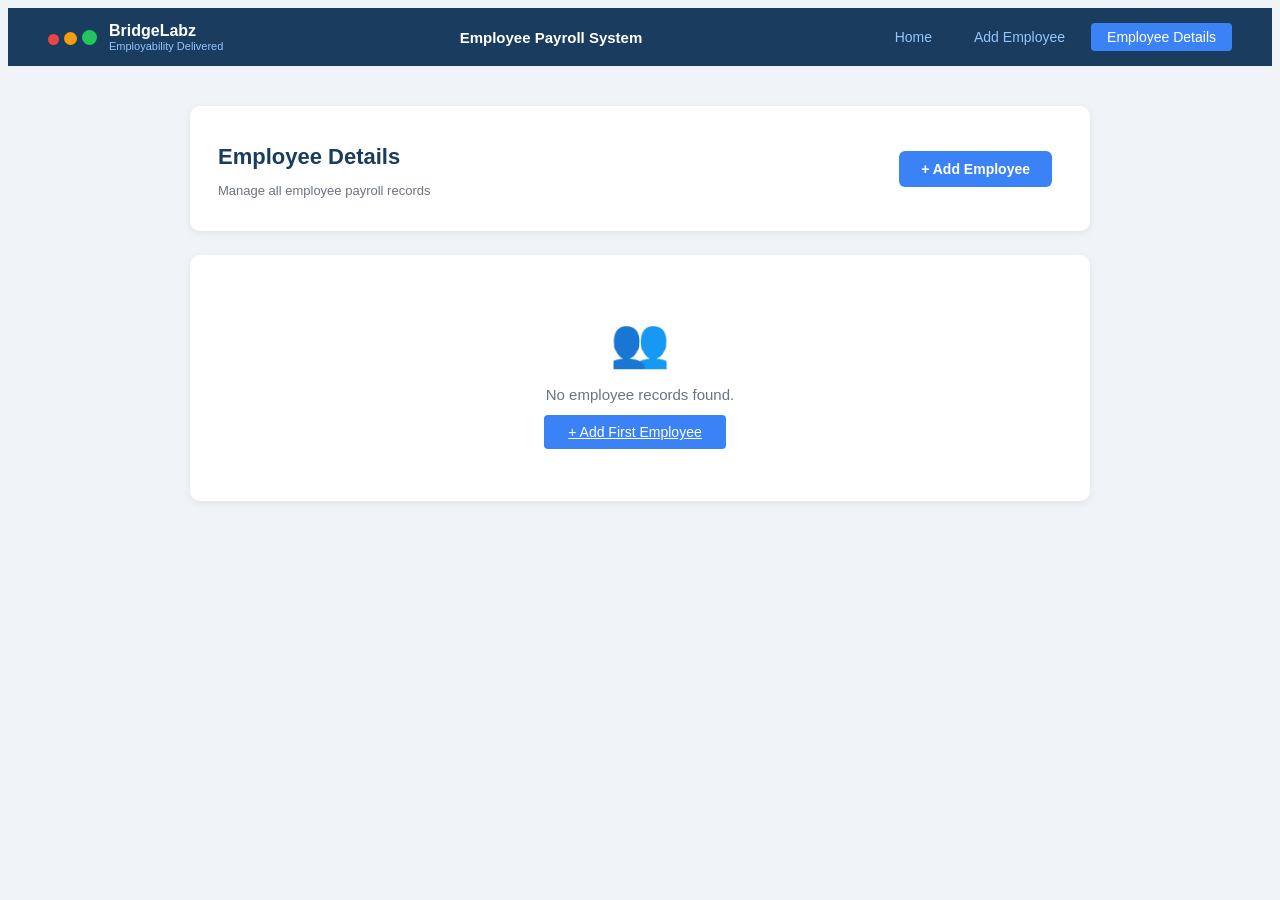
==== src/day45/emp-details.html @ da5c148f "feat: UC2 - create employee details page with header section and add employee button" ====
<!DOCTYPE html>
<html lang="en">
<head>
  <meta charset="UTF-8"/>
  <meta name="viewport" content="width=device-width, initial-scale=1.0"/>
  <title>Employee Details – Payroll System</title>
  <link rel="stylesheet" href="style.css"/>
  <link rel="stylesheet" href="emp-details.css"/>
</head>
<body>

  <!-- ── Header (same as other pages) ── -->
  <header class="header">
    <div class="header-brand">
      <div class="header-logo">
        <span class="logo-dot dot-red"></span>
        <span class="logo-dot dot-amber"></span>
        <span class="logo-dot dot-green"></span>
      </div>
      <div>
        <div class="header-title">BridgeLabz</div>
        <div class="header-sub">Employability Delivered</div>
      </div>
    </div>
    <div class="header-tag">Employee Payroll System</div>
    <nav class="header-nav">
      <a href="index.html"        class="nav-link">Home</a>
      <a href="add-employee.html" class="nav-link">Add Employee</a>
      <a href="emp-details.html"  class="nav-link active">Employee Details</a>
    </nav>
  </header>

  <!-- ── UC 2: Header Section with Employee Details + Add Employee button ── -->
  <main class="main-content">

    <!-- Section Header -->
    <div class="section-header">
      <div class="section-header-left">
        <h2 class="page-title">Employee Details</h2>
        <p class="page-sub">Manage all employee payroll records</p>
      </div>
      <a href="add-employee.html" class="btn btn-add">+ Add Employee</a>
    </div>

    <!-- Employee Details Table -->
    <div class="table-wrap">
      <table class="emp-table" id="empTable">
        <thead>
          <tr>
            <th>#</th>
            <th>Name</th>
            <th>Department</th>
            <th>Salary</th>
            <th>Start Date</th>
            <th>Actions</th>
          </tr>
        </thead>
        <tbody id="empTableBody">
          <!-- Rows loaded from Local Storage -->
        </tbody>
      </table>
      <div class="empty-state" id="emptyState">
        <div class="empty-icon">👥</div>
        <p>No employee records found.</p>
        <a href="add-employee.html" class="btn">+ Add First Employee</a>
      </div>
    </div>

  </main>

  <script src="emp-details.js"></script>
</body>
</html>
---- src/day45/style.css ----
body {
  font-family: Arial, sans-serif;
  background: #f0f4f8;
  display: flex;
  justify-content: center;
  padding: 40px 20px;
}

.form-content {
  background: #fff;
  padding: 30px 40px;
  border-radius: 8px;
  box-shadow: 0 2px 12px rgba(0,0,0,0.1);
  width: 480px;
}

.form-head {
  font-size: 20px;
  font-weight: bold;
  color: #1a3c5e;
  margin-bottom: 24px;
  border-bottom: 2px solid #3b82f6;
  padding-bottom: 8px;
}

.row-content {
  margin-bottom: 16px;
  display: flex;
  flex-direction: column;
}

.label {
  font-size: 14px;
  font-weight: 600;
  color: #333;
  margin-bottom: 5px;
}

.input {
  padding: 8px 12px;
  border: 1px solid #ccc;
  border-radius: 4px;
  font-size: 14px;
  outline: none;
  transition: border-color 0.2s;
}

.input:focus {
  border-color: #3b82f6;
}

/* error-output element */
error-output {
  display: block;
  margin-left: 10px;
  font-size: 12px;
  font-style: italic;
  color: red;
  margin-top: 4px;
  min-height: 16px;
}

/* salary output display */
.salary-output {
  margin-top: 6px;
  font-size: 13px;
  font-weight: bold;
  color: #1a3c5e;
  min-height: 18px;
}

.btn {
  padding: 9px 24px;
  background: #3b82f6;
  color: #fff;
  border: none;
  border-radius: 4px;
  font-size: 14px;
  cursor: pointer;
  margin-right: 10px;
}

.btn:hover {
  background: #1d4ed8;
}

.btn-reset {
  background: #6b7280;
}

.btn-reset:hover {
  background: #374151;
}

/* UC 3 – UI feedback for validation */
.input-invalid {
  border: 2px solid red;
  background-color: #fff0f0;
}

.input-valid {
  border: 2px solid green;
  background-color: #f0fff4;
}

/* ── UC 1 – Home Page styles ───────────────────────────────── */

body {
  flex-direction: column;
  align-items: stretch;
  padding: 0;
}

/* Header */
.header {
  background: #1a3c5e;
  display: flex;
  align-items: center;
  justify-content: space-between;
  padding: 14px 40px;
  gap: 20px;
}
.header-brand { display: flex; align-items: center; gap: 12px; }
.header-logo  { display: flex; gap: 5px; align-items: flex-end; }
.logo-dot     { display: block; border-radius: 50%; }
.dot-red      { width: 11px; height: 11px; background: #ef4444; }
.dot-amber    { width: 13px; height: 13px; background: #f59e0b; }
.dot-green    { width: 15px; height: 15px; background: #22c55e; }
.header-title { font-size: 16px; font-weight: bold; color: #fff; }
.header-sub   { font-size: 11px; color: #93c5fd; }
.header-tag   { font-size: 15px; font-weight: 600; color: #fff; }
.header-nav   { display: flex; gap: 10px; }
.nav-link     {
  color: #93c5fd; text-decoration: none;
  padding: 6px 16px; border-radius: 4px;
  font-size: 14px; transition: background 0.2s;
}
.nav-link:hover  { background: rgba(255,255,255,0.1); color: #fff; }
.nav-link.active { background: #3b82f6; color: #fff; }

/* Main */
.main-content {
  max-width: 900px;
  margin: 0 auto;
  padding: 40px 20px;
  width: 100%;
}

/* Hero */
.hero {
  background: #fff;
  border-radius: 10px;
  box-shadow: 0 2px 12px rgba(0,0,0,0.08);
  padding: 40px;
  display: flex;
  align-items: center;
  justify-content: space-between;
  margin-bottom: 30px;
  gap: 30px;
}
.hero-title {
  font-size: 26px; font-weight: bold;
  color: #1a3c5e; margin-bottom: 12px;
}
.hero-desc {
  font-size: 14px; color: #555;
  line-height: 1.7; margin-bottom: 24px; max-width: 420px;
}
.hero-btn   { display: inline-block; text-decoration: none; }
.hero-avatar {
  background: #eff6ff; border-radius: 50%;
  width: 120px; height: 120px;
  display: flex; align-items: center; justify-content: center;
  flex-shrink: 0;
}

/* Stats */
.stats-row {
  display: flex; gap: 20px; margin-bottom: 30px;
}
.stat-card {
  flex: 1; background: #fff;
  border-radius: 8px; padding: 24px 20px;
  box-shadow: 0 2px 8px rgba(0,0,0,0.07);
  text-align: center;
}
.stat-icon   { font-size: 28px; margin-bottom: 8px; }
.stat-number { font-size: 26px; font-weight: bold; color: #1a3c5e; }
.stat-label  { font-size: 13px; color: #6b7280; margin-top: 4px; }

/* Actions */
.section-title {
  font-size: 17px; font-weight: bold;
  color: #1a3c5e; margin-bottom: 16px;
}
.actions-row {
  display: flex; gap: 16px;
}
.action-card {
  flex: 1; background: #fff;
  border-radius: 8px; padding: 24px 16px;
  box-shadow: 0 2px 8px rgba(0,0,0,0.07);
  text-align: center; cursor: pointer;
  text-decoration: none;
  transition: transform 0.15s, box-shadow 0.15s;
  border: 2px solid transparent;
}
.action-card:hover {
  transform: translateY(-3px);
  box-shadow: 0 6px 16px rgba(59,130,246,0.15);
  border-color: #3b82f6;
}
.action-icon  { font-size: 28px; margin-bottom: 8px; }
.action-label { font-size: 13px; font-weight: 600; color: #1a3c5e; }
---- src/day45/emp-details.css ----
/* ── UC 2: Employee Details Page ── */

/* Section Header */
.section-header {
  display: flex;
  align-items: center;
  justify-content: space-between;
  margin-bottom: 24px;
  background: #fff;
  border-radius: 10px;
  padding: 20px 28px;
  box-shadow: 0 2px 8px rgba(0,0,0,0.07);
}

.section-header-left {}

.page-title {
  font-size: 22px;
  font-weight: bold;
  color: #1a3c5e;
  margin-bottom: 4px;
}

.page-sub {
  font-size: 13px;
  color: #6b7280;
}

.btn-add {
  background: #3b82f6;
  color: #fff;
  text-decoration: none;
  padding: 10px 22px;
  border-radius: 6px;
  font-size: 14px;
  font-weight: 600;
  border: none;
  cursor: pointer;
  transition: background 0.2s;
  white-space: nowrap;
}

.btn-add:hover {
  background: #1d4ed8;
}

/* Table */
.table-wrap {
  background: #fff;
  border-radius: 10px;
  box-shadow: 0 2px 8px rgba(0,0,0,0.07);
  overflow: hidden;
}

.emp-table {
  width: 100%;
  border-collapse: collapse;
  font-size: 14px;
}

.emp-table thead {
  background: #1a3c5e;
  color: #fff;
}

.emp-table thead th {
  padding: 14px 18px;
  text-align: left;
  font-weight: 600;
  font-size: 13px;
  letter-spacing: 0.4px;
}

.emp-table tbody tr {
  border-bottom: 1px solid #e5e7eb;
  transition: background 0.15s;
}

.emp-table tbody tr:hover {
  background: #eff6ff;
}

.emp-table tbody td {
  padding: 14px 18px;
  color: #374151;
  vertical-align: middle;
}

.emp-table tbody tr:last-child {
  border-bottom: none;
}

/* Serial number cell */
.emp-table td:first-child {
  color: #9ca3af;
  font-size: 13px;
}

/* Salary badge */
.salary-badge {
  background: #eff6ff;
  color: #1d4ed8;
  padding: 3px 10px;
  border-radius: 20px;
  font-size: 12px;
  font-weight: 600;
}

/* Dept badge */
.dept-badge {
  background: #f0fdf4;
  color: #166534;
  padding: 3px 10px;
  border-radius: 20px;
  font-size: 12px;
  font-weight: 600;
}

/* Action buttons */
.action-btn {
  padding: 5px 12px;
  border-radius: 4px;
  font-size: 12px;
  font-weight: 600;
  cursor: pointer;
  border: none;
  margin-right: 6px;
  transition: opacity 0.2s;
}
.action-btn:hover { opacity: 0.8; }
.btn-edit   { background: #fef3c7; color: #92400e; }
.btn-delete { background: #fee2e2; color: #991b1b; }

/* Empty state */
.empty-state {
  display: none;
  text-align: center;
  padding: 60px 20px;
  color: #6b7280;
}
.empty-state.show { display: block; }
.empty-icon { font-size: 48px; margin-bottom: 12px; }
.empty-state p { font-size: 15px; margin-bottom: 20px; }
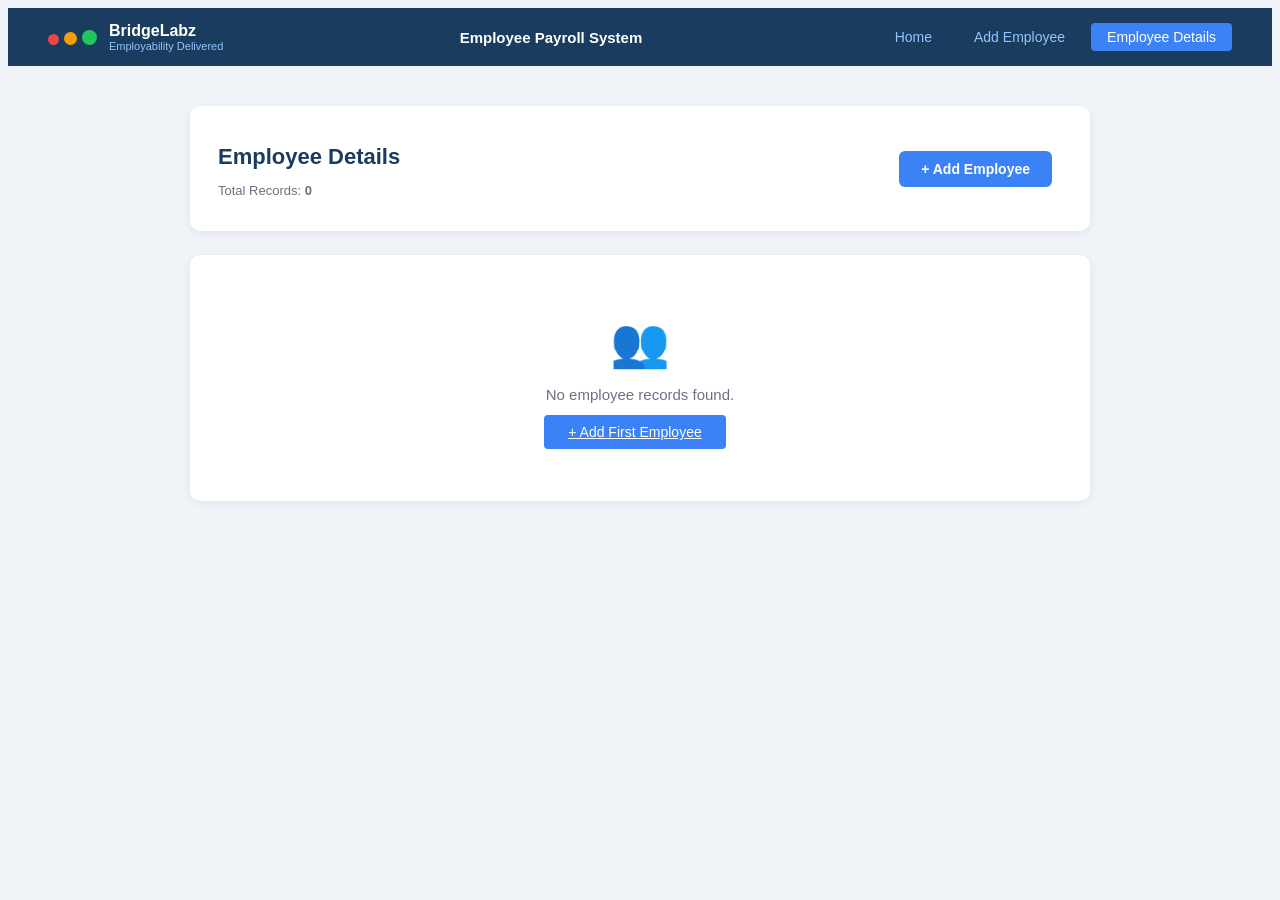
==== commit 3c42e136: "feat: UC3 - view employee payroll details in tabular format" ====
--- a/src/day45/emp-details.html
+++ b/src/day45/emp-details.html
@@ -9,7 +9,7 @@
 </head>
 <body>
 
-  <!-- ── Header (same as other pages) ── -->
+  <!-- ── Header ── -->
   <header class="header">
     <div class="header-brand">
       <div class="header-logo">
@@ -30,19 +30,20 @@
     </nav>
   </header>
 
-  <!-- ── UC 2: Header Section with Employee Details + Add Employee button ── -->
   <main class="main-content">
 
-    <!-- Section Header -->
+    <!-- UC 2: Section Header with Add Employee button -->
     <div class="section-header">
       <div class="section-header-left">
         <h2 class="page-title">Employee Details</h2>
-        <p class="page-sub">Manage all employee payroll records</p>
+        <p class="page-sub">
+          Total Records: <strong id="empCount">0</strong>
+        </p>
       </div>
       <a href="add-employee.html" class="btn btn-add">+ Add Employee</a>
     </div>
 
-    <!-- Employee Details Table -->
+    <!-- UC 3: Employee Payroll Details in Tabular Format -->
     <div class="table-wrap">
       <table class="emp-table" id="empTable">
         <thead>
@@ -50,15 +51,17 @@
             <th>#</th>
             <th>Name</th>
             <th>Department</th>
-            <th>Salary</th>
+            <th>Salary / Month</th>
             <th>Start Date</th>
             <th>Actions</th>
           </tr>
         </thead>
         <tbody id="empTableBody">
-          <!-- Rows loaded from Local Storage -->
+          <!-- UC 3 – Rows rendered dynamically from Local Storage -->
         </tbody>
       </table>
+
+      <!-- Empty state -->
       <div class="empty-state" id="emptyState">
         <div class="empty-icon">👥</div>
         <p>No employee records found.</p>
--- a/src/day45/emp-details.css
+++ b/src/day45/emp-details.css
@@ -141,3 +141,39 @@
 .empty-state.show { display: block; }
 .empty-icon { font-size: 48px; margin-bottom: 12px; }
 .empty-state p { font-size: 15px; margin-bottom: 20px; }
+
+/* UC 3 – Tabular format refinements */
+.td-serial {
+  color: #9ca3af;
+  font-size: 13px;
+  width: 40px;
+  text-align: center;
+}
+
+.td-name {
+  font-weight: 600;
+  color: #1a3c5e;
+}
+
+.td-date {
+  font-size: 13px;
+  color: #6b7280;
+}
+
+.emp-table thead th:last-child,
+.emp-table tbody td:last-child {
+  text-align: center;
+}
+
+/* Table border lines for cleaner tabular look */
+.emp-table {
+  border: 1px solid #e5e7eb;
+}
+
+.emp-table thead th {
+  border-right: 1px solid rgba(255,255,255,0.15);
+}
+
+.emp-table tbody td {
+  border-right: 1px solid #f3f4f6;
+}
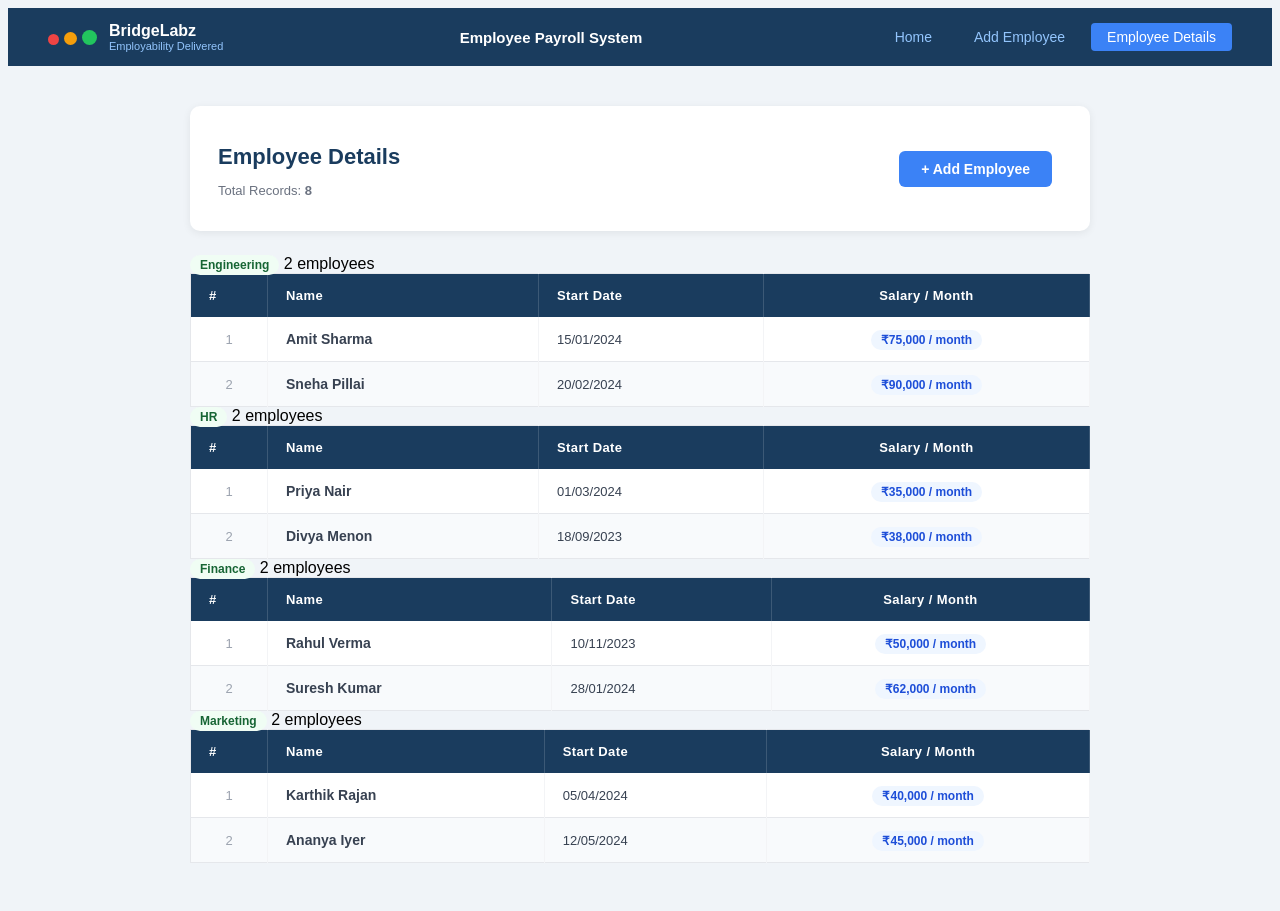
==== commit 5bfbe173: "feat: UC5 - render employee payroll from JSON object using for loop and template literals" ====
--- a/src/day45/emp-details.html
+++ b/src/day45/emp-details.html
@@ -32,45 +32,22 @@
 
   <main class="main-content">
 
-    <!-- UC 2: Section Header with Add Employee button -->
+    <!-- Section Header -->
     <div class="section-header">
       <div class="section-header-left">
         <h2 class="page-title">Employee Details</h2>
-        <p class="page-sub">
-          Total Records: <strong id="empCount">0</strong>
-        </p>
+        <p class="page-sub">Total Records: <strong id="empCount">0</strong></p>
       </div>
       <a href="add-employee.html" class="btn btn-add">+ Add Employee</a>
     </div>
 
-    <!-- UC 3: Employee Payroll Details in Tabular Format -->
-    <div class="table-wrap">
-      <table class="emp-table" id="empTable">
-        <thead>
-          <tr>
-            <th>#</th>
-            <th>Name</th>
-            <th>Department</th>
-            <th>Salary / Month</th>
-            <th>Start Date</th>
-            <th>Actions</th>
-          </tr>
-        </thead>
-        <tbody id="empTableBody">
-          <!-- UC 3 – Rows rendered dynamically from Local Storage -->
-        </tbody>
-      </table>
-
-      <!-- Empty state -->
-      <div class="empty-state" id="emptyState">
-        <div class="empty-icon">👥</div>
-        <p>No employee records found.</p>
-        <a href="add-employee.html" class="btn">+ Add First Employee</a>
-      </div>
-    </div>
+    <!-- UC 5 – Department-wise tabular sections (innerHTML set from JS) -->
+    <div id="deptContainer"></div>
 
   </main>
 
+  <!-- UC 5 – JSON data file loaded first -->
+  <script src="emp-data.js"></script>
   <script src="emp-details.js"></script>
 </body>
 </html>
